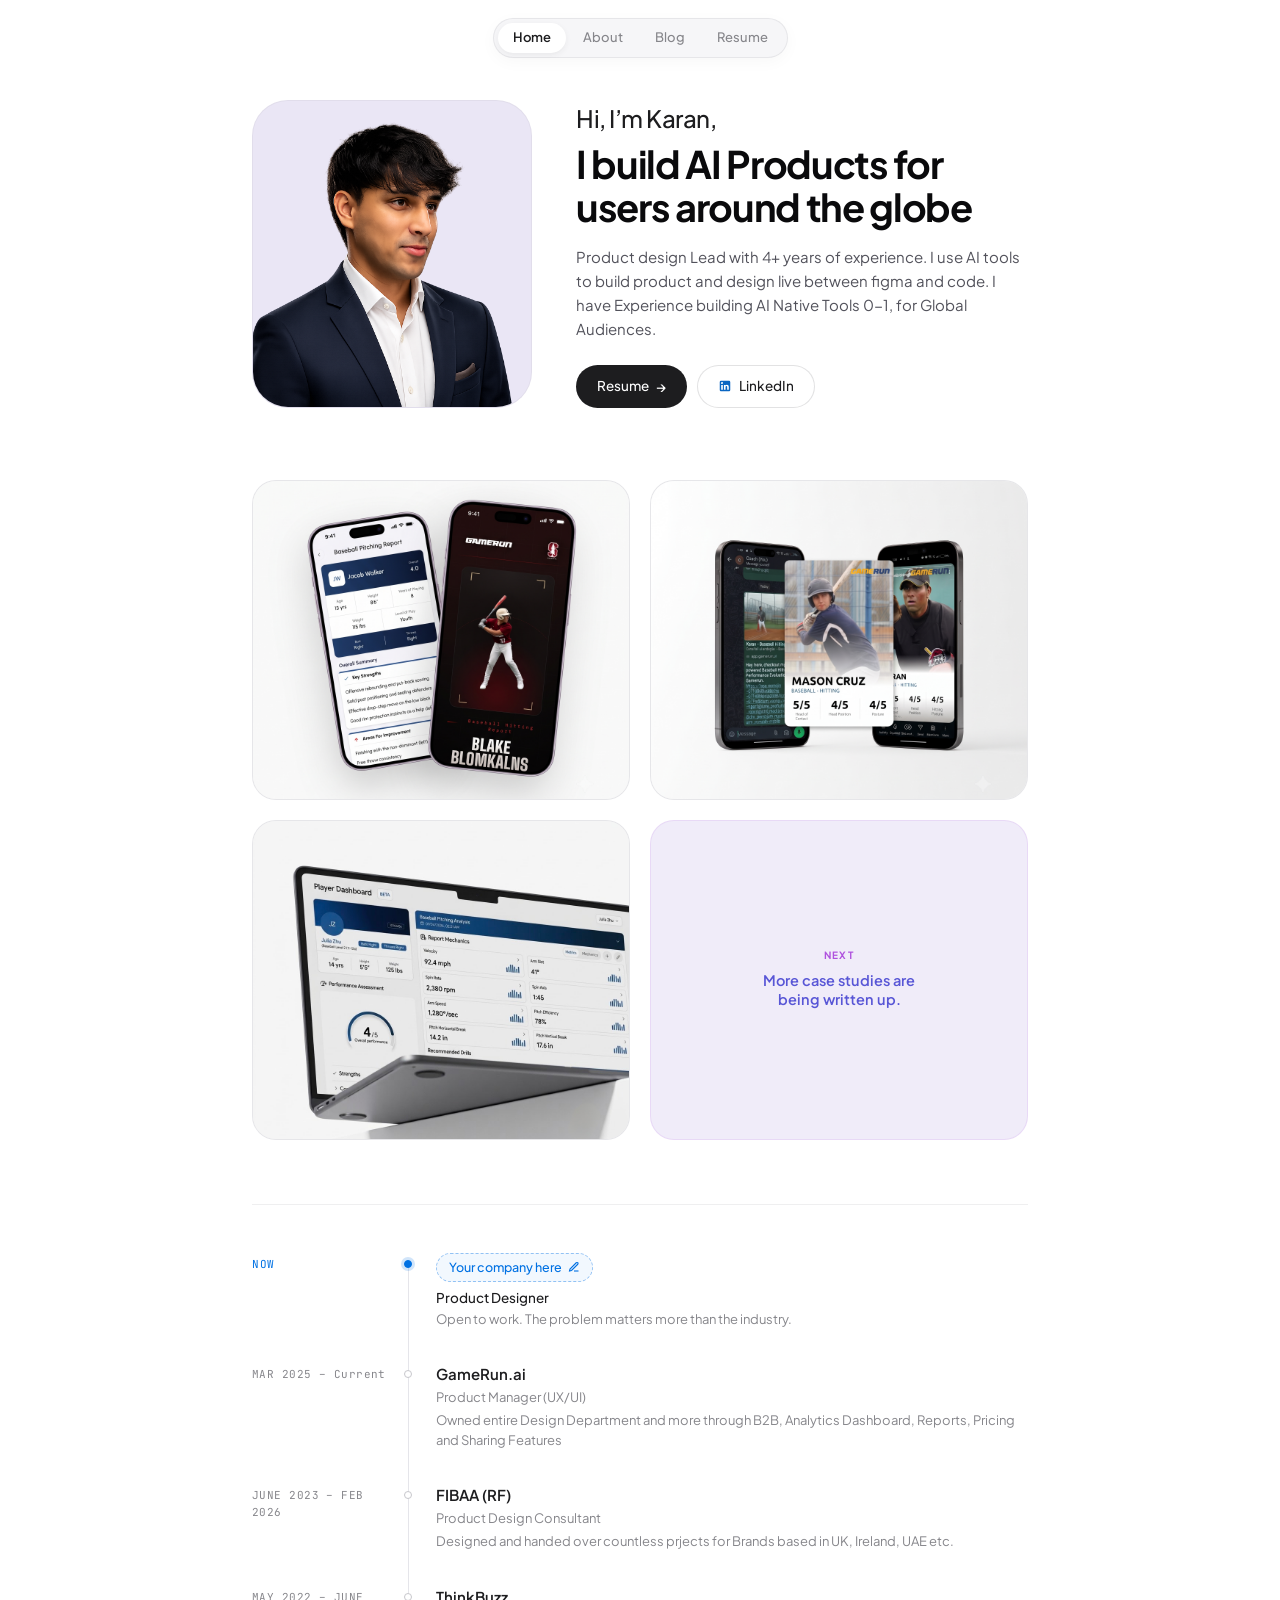
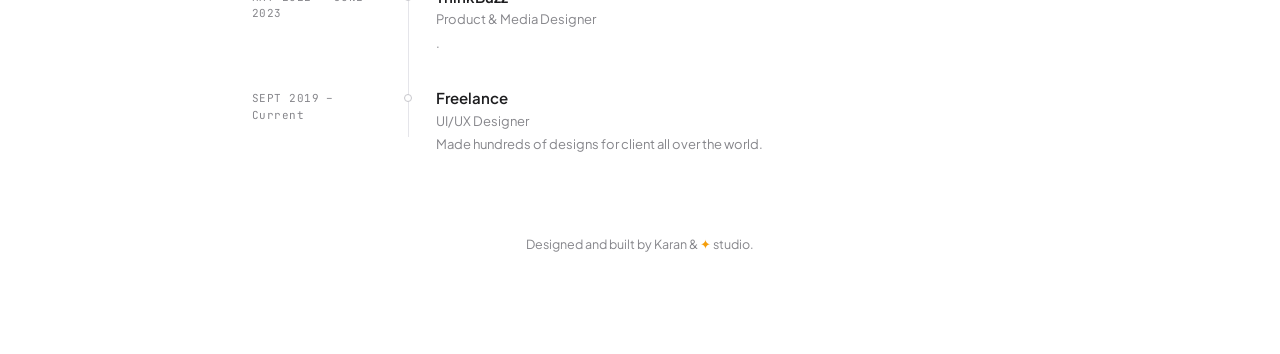
==== index.html @ abf51d29 "Update index.html" ====
<!DOCTYPE html>
<html lang="en">
<head>
  <meta charset="UTF-8" />
  <meta name="viewport" content="width=device-width, initial-scale=1.0" />
  <title>Karan Khatri</title>
  <link rel="preconnect" href="https://fonts.googleapis.com">
  <link rel="preconnect" href="https://fonts.gstatic.com" crossorigin>
  <link rel="icon" href="http://example.com/favicon.png">
  <link href="https://fonts.googleapis.com/css2?family=Plus+Jakarta+Sans:wght@400;500;600;700&family=JetBrains+Mono:wght@400;500&display=swap" rel="stylesheet">
  <link rel="stylesheet" href="style.css" />
</head>
<body>

  <!-- Floating Nav Pill -->
  <header class="nav-header">
    <nav class="nav-pill">
      <a href="index.html" class="nav-item active">Home</a>
      <a href="#experience" class="nav-item">About</a>
      <a href="blog.html" class="nav-item">Blog</a>
      <a href="assets/resume.pdf" target="_blank" rel="noopener" class="nav-item">Resume</a>
    </nav>
  </header>

  <div class="page-wrap">
    
    <!-- Hero Section -->
    <header class="hero-block">
      <div class="hero-avatar-wrap">
        <div class="hero-avatar" id="heroAvatar" title="Karan">
          <img 
            src="assets/avatar.png" 
            alt="Karan" 
            id="avatarImg" 
            onerror="this.style.display='none'; document.getElementById('avatarFallbackSvg').style.display='block';" 
          />
        </div>
      </div>

      <div class="hero-info">
        <h2 class="hero-greeting">Hi, I’m Karan,</h2>
        <h1 class="hero-headline">I build AI Products for users around the globe</h1>
        <p class="hero-bio">
          Product design Lead with 4+ years of experience. I use AI tools to build product and design live between figma and code. I have Experience building AI Native Tools 0-1, for Global Audiences.
        <div class="hero-ctas">
          <a href="assets/resume.pdf" target="_blank" rel="noopener" class="btn-pill btn-dark">
            Resume <span style="font-size:14px;">→</span>
          </a>
          <a href="https://linkedin.com/in/karankhatr1" target="_blank" rel="noopener" class="btn-pill btn-outline">
            <svg class="linkedin-logo-icon" width="14" height="14" viewBox="0 0 24 24" fill="currentColor">
              <path d="M19 3a2 2 0 0 1 2 2v14a2 2 0 0 1-2 2H5a2 2 0 0 1-2-2V5a2 2 0 0 1 2-2h14m-.5 15.5v-5.3a3.26 3.26 0 0 0-3.26-3.26c-.85 0-1.84.52-2.28 1.3v-1.11h-2.79v8.37h2.79v-4.93c0-.77.62-1.4 1.39-1.4a1.4 1.4 0 0 1 1.4 1.4v4.93h2.75M6.88 8.56a1.68 1.68 0 0 0 1.68-1.68c0-.93-.75-1.69-1.68-1.69a1.69 1.69 0 0 0-1.69 1.69c0 .93.76 1.68 1.69 1.68m1.39 9.94v-8.37H5.5v8.37h2.77z"/>
            </svg>
            LinkedIn
          </a>
        </div>
      </div>
    </header>

    <!-- 2x2 Portfolio Case Studies Grid -->
    <section class="case-grid">
      
      <!-- Card 1: Links directly to case-study-rupeezy.html -->
      <a href="new-reports.html" class="case-card">
        <div class="card-thumb">
          <img src="assets/NewReportsBanner.png" alt="New Reports Case Study" class="card-img" />
        </div>
        <div class="case-flyout">
          <h3 class="flyout-h">AI Analytics Reports Reimagined</h3>
          <p class="flyout-sub">GameRun · Product Manager (UX/UI) · Consumer app</p>
          <div class="flyout-stats">
            <span>Global <span class="stat-light">partner and events</span></span>
            <span class="sep">•</span>
            <span>97% <span class="stat-light">validation score</span></span>
          </div>
        </div>
      </a>

      <!-- Card 2: Rise B2B -->
      <a href="sharing.html" class="case-card">
        <div class="card-thumb">
          <img src="assets/sharecard.png" alt="New Reports Case Study" class="card-img" />
        </div>
        <div class="case-flyout">
          <h3 class="flyout-h">New Sharing Card</h3>
          <p class="flyout-sub">GameRun · Product Manager (UX/UI) · D2C</p>
          <div class="flyout-stats">
            <span>Redesigned <span class="stat-light">Experience</span></span>
            <span class="sep">•</span>
            <span>5x <span class="stat-light">Uplift in shares</span></span>
          </div>
        </div>
      </a>

      <!-- Card 3: Runable AI -->
       <a href="case-study-rupeezy.html" class="case-card">
        <div class="card-thumb">
          <img src="assets/IMG_20260916_230524.jpg(1).jpeg" alt="New Reports Case Study" class="card-img" />
        </div>
        <div class="case-flyout">
          <h3 class="flyout-h">B2B &amp; Analytics Dashboard</h3>
          <p class="flyout-sub">GameRun · Product Manager (UX/UI) · Fintech B2B</p>
          <div class="flyout-stats">
            <span>0 → 1 <span class="stat-light">launch</span></span>
            <span class="sep">•</span>
            <span>$100k+ <span class="stat-light">Subscriptions Affected</span></span>
          </div>
        </div>
      </a>

      <!-- Card 4: Apple Aurora Glow & Morph -->
      <div class="case-card card-next-interactive" id="cardNext">
        <div class="apple-aurora-glow">
          <div class="aurora-orb orb-tl"></div>
          <div class="aurora-orb orb-br"></div>
          <div class="aurora-orb orb-center"></div>
        </div>
        <div class="next-text-frame">
          <span class="next-kicker-tag">NEXT</span>
          <div class="next-label-stack">
            <p class="label-state label-default">More case studies are being written up.</p>
            <p class="label-state label-hover">Coming soon</p>
          </div>
        </div>
      </div>
    </section>

    <!-- Experience Timeline -->
    <section class="timeline-wrap" id="experience">
      <div class="timeline-stack">
        <div class="timeline-entry is-now">
          <div class="t-col-left">
            <span class="now-tag">NOW</span>
            <div class="t-node"></div>
          </div>
          <div class="t-col-right">
            <div class="company-badge-zone" id="companyBadgeZone">
              <div class="view-state-default" id="stateDefault">
                <span>Your company here</span>
                <svg width="12" height="12" viewBox="0 0 24 24" fill="none" stroke="currentColor" stroke-width="2.2">
                  <path d="M12 20h9"></path>
                  <path d="M16.5 3.5a2.121 2.121 0 0 1 3 3L7 19l-4 1 1-4L16.5 3.5z"></path>
                </svg>
              </div>
              <div class="view-state-editing" id="stateEditing">
                <input type="text" class="company-edit-input" id="companyEditInput" placeholder="Company name" autocomplete="off" spellcheck="false" />
                <button class="btn-save-check" id="btnSaveCompany" title="Save">
                  <svg width="15" height="15" viewBox="0 0 24 24" fill="none" stroke="currentColor" stroke-width="2.5" stroke-linecap="round" stroke-linejoin="round">
                    <polyline points="20 6 9 17 4 12"></polyline>
                  </svg>
                </button>
              </div>
              <div class="view-state-saved" id="stateSaved">
                <span class="saved-company-text" id="savedCompanyName"></span>
                <div class="saved-actions">
                  <button class="action-icon-btn" id="btnEditSaved" title="Edit company name">
                    <svg width="13" height="13" viewBox="0 0 24 24" fill="none" stroke="currentColor" stroke-width="2.2">
                      <path d="M12 20h9"></path>
                      <path d="M16.5 3.5a2.121 2.121 0 0 1 3 3L7 19l-4 1 1-4L16.5 3.5z"></path>
                    </svg>
                  </button>
                  <button class="action-icon-btn" id="btnClearSaved" title="Reset">
                    <svg width="13" height="13" viewBox="0 0 24 24" fill="none" stroke="currentColor" stroke-width="2.2">
                      <line x1="18" y1="6" x2="6" y2="18"></line>
                      <line x1="6" y1="6" x2="18" y2="18"></line>
                    </svg>
                  </button>
                </div>
              </div>
            </div>
            <h4 class="t-role-title">Product Designer</h4>
            <p class="t-desc" id="nowSubtitle">Open to work. The problem matters more than the industry.</p>
          </div>
        </div>

        <div class="timeline-entry">
          <div class="t-col-left"><span>MAR 2025 – Current</span><div class="t-node"></div></div>
          <div class="t-col-right">
            <h3 class="t-company-name">GameRun.ai</h3>
            <h4 class="t-sub-role">Product Manager (UX/UI)</h4>
            <p class="t-desc">Owned entire Design Department and more through B2B, Analytics Dashboard, Reports, Pricing and Sharing Features</p>
          </div>
        </div>
        <div class="timeline-entry">
          <div class="t-col-left"><span>JUNE 2023 – FEB 2026</span><div class="t-node"></div></div>
          <div class="t-col-right">
            <h3 class="t-company-name">FIBAA (RF)</h3>
            <h4 class="t-sub-role">Product Design Consultant</h4>
            <p class="t-desc">Designed and handed over countless prjects for Brands based in UK, Ireland, UAE etc.</p>
          </div>
        </div>
        <div class="timeline-entry">
          <div class="t-col-left"><span>MAY 2022 – JUNE 2023</span><div class="t-node"></div></div>
          <div class="t-col-right">
            <h3 class="t-company-name">ThinkBuzz</h3>
            <h4 class="t-sub-role">Product & Media Designer</h4>
            <p class="t-desc">.</p>
          </div>
        </div>
        <div class="timeline-entry">
          <div class="t-col-left"><span>SEPT 2019 – Current</span><div class="t-node"></div></div>
          <div class="t-col-right">
            <h3 class="t-company-name">Freelance</h3>
            <h4 class="t-sub-role">UI/UX Designer</h4>
            <p class="t-desc">Made hundreds of designs for client all over the world.</p>
          </div>
        </div>
      </div>
    </section>

    <!-- Minimal Apple Footer -->
    <footer class="site-footer">
      <p>Designed and built by Karan & <span class="sparkle-icon">✦</span> studio.</p>
    </footer>

  </div>

  <script src="main.js"></script>
</body>
</html>
---- style.css ----
/* ==========================================================================
   Unified Apple Design System Tokens
   ========================================================================== */
:root {
  --apple-bg: #ffffff;
  --apple-card: #f5f5f7;                        /* Apple System Gray 6 */
  --apple-card-border: rgba(60, 60, 67, 0.08); /* Apple Hairline */
  --apple-text: #1d1d1f;                        /* Apple Primary Label */
  --apple-secondary: #86868b;                   /* Apple Secondary Label */
  --apple-tertiary: #aeaeb2;                    /* Apple Tertiary Label */
  --apple-blue: #0071e3;                        /* Apple System Blue */
  --apple-blue-bg: #eaf2fd;                     /* Light blue pill fill */
  --apple-green: #34c759;                       /* Apple System Green */
  --apple-red: #ff3b30;                         /* Apple System Red */
  --apple-purple: #af52de;                      /* Apple System Purple */
  --font-sans: "Plus Jakarta Sans", -apple-system, BlinkMacSystemFont, "SF Pro Text", sans-serif;
  --font-mono: "JetBrains Mono", monospace;
  --ease-apple: cubic-bezier(0.16, 1, 0.3, 1);
}

* { box-sizing: border-box; margin: 0; padding: 0; }

body {
  background-color: var(--apple-bg);
  color: var(--apple-text);
  font-family: var(--font-sans);
  -webkit-font-smoothing: antialiased;
  line-height: 1.5;
}

a { color: inherit; text-decoration: none; }

/* ==========================================================================
   Apple Floating Navbar
   ========================================================================== */
.nav-header {
  position: sticky;
  top: 18px;
  display: flex;
  justify-content: center;
  z-index: 1000;
  padding: 0 16px;
}

.nav-pill {
  display: inline-flex;
  align-items: center;
  gap: 2px;
  background: rgba(245, 245, 247, 0.82);
  backdrop-filter: blur(20px) saturate(180%);
  -webkit-backdrop-filter: blur(20px) saturate(180%);
  padding: 4px;
  border-radius: 9999px;
  border: 1px solid var(--apple-card-border);
  box-shadow: 0 4px 16px rgba(0, 0, 0, 0.03);
}

.nav-item {
  padding: 5px 15px;
  font-size: 13px;
  font-weight: 500;
  color: var(--apple-secondary);
  border-radius: 9999px;
  border: none;
  background: transparent;
  cursor: pointer;
  transition: all 0.2s var(--ease-apple);
}

.nav-item:hover { color: var(--apple-text); }

.nav-item.active {
  color: var(--apple-text);
  background: #ffffff;
  box-shadow: 0 2px 6px rgba(0, 0, 0, 0.06);
  font-weight: 600;
}

/* ==========================================================================
   Page Wrap (+20% Scale: 816px)
   ========================================================================== */
.page-wrap {
  max-width: 816px;
  margin: 0 auto;
  padding: 24px 20px 100px;
}

/* ==========================================================================
   Hero Section — Height Matched with Fixed Ambient Sheen
   ========================================================================== */
.hero-block {
  display: grid;
  grid-template-columns: 280px 1fr;
  gap: 44px;
  align-items: stretch; /* Avatar matches text height */
  padding: 36px 0 72px;
}

.hero-avatar-wrap {
  display: flex;
  width: 100%;
  height: 100%;
}

.hero-avatar {
  width: 100%;
  height: 100%;
  min-height: 0;
  background: #eae6f5;
  border-radius: 36px;
  display: flex;
  align-items: flex-end;
  justify-content: center;
  position: relative;
  overflow: hidden;
  cursor: pointer;
  border: 1px solid rgba(0, 0, 0, 0.04);
  transition: transform 0.35s var(--ease-apple), box-shadow 0.35s var(--ease-apple);
}

/* Apple Intelligence background glow strictly behind the subject */
.hero-avatar::before {
  content: "";
  position: absolute;
  inset: -10px;
  background: 
    radial-gradient(circle at 20% 20%, rgba(0, 113, 227, 0.28) 0%, transparent 60%),
    radial-gradient(circle at 85% 80%, rgba(175, 82, 222, 0.28) 0%, transparent 65%),
    radial-gradient(circle at 75% 20%, rgba(255, 45, 85, 0.2) 0%, transparent 60%),
    radial-gradient(circle at 25% 85%, rgba(0, 199, 190, 0.22) 0%, transparent 60%);
  filter: blur(24px);
  opacity: 0;
  transition: opacity 0.5s var(--ease-apple);
  z-index: 1;
  pointer-events: none;
}

.hero-avatar:hover {
  transform: translateY(-2px);
  box-shadow: 0 16px 36px -12px rgba(0, 0, 0, 0.12);
}

.hero-avatar:hover::before {
  opacity: 1;
}

.hero-avatar img {
  position: relative;
  z-index: 2; /* Sits in front of background glow */
  width: 100%;
  height: 100%;
  object-fit: cover;
  object-position: bottom center;
  display: block;
  transition: transform 0.4s var(--ease-apple);
}

.hero-avatar:hover img {
  transform: scale(1.025);
}

.avatar-vector-fallback {
  position: relative;
  z-index: 2;
  width: 100%;
  height: 100%;
}

.hero-info {
  display: flex;
  flex-direction: column;
  justify-content: center;
}

.hero-greeting {
  font-size: 24px;
  font-weight: 500;
  letter-spacing: -0.02em;
  color: #1d1d1f;
  margin-bottom: 6px;
}

.hero-headline {
  font-size: 38px;
  font-weight: 700;
  line-height: 1.15;
  letter-spacing: -0.035em;
  color: #0a0a0c;
  margin-bottom: 16px;
}

.hero-bio {
  font-size: 15px;
  color: #52525b;
  line-height: 1.6;
  margin-bottom: 24px;
  max-width: 480px;
}

.hero-ctas {
  display: flex;
  align-items: center;
  gap: 10px;
}

.btn-pill {
  display: inline-flex;
  align-items: center;
  gap: 7px;
  padding: 10px 20px;
  border-radius: 9999px;
  font-size: 13.5px;
  font-weight: 500;
  cursor: pointer;
  transition: all 0.2s var(--ease-apple);
}

.btn-dark {
  background: var(--apple-text);
  color: #ffffff;
  border: 1px solid transparent;
}

.btn-dark:hover {
  background: #000000;
  transform: translateY(-1px);
}

.btn-outline {
  background: #ffffff;
  color: var(--apple-text);
  border: 1px solid rgba(60, 60, 67, 0.15);
}

.btn-outline:hover {
  border-color: rgba(60, 60, 67, 0.3);
  background: #fafafa;
  transform: translateY(-1px);
}

.linkedin-logo-icon {
  color: #0a66c2;
  flex-shrink: 0;
}

/* ==========================================================================
   Home Portfolio Cards Grid
   ========================================================================== */
.case-grid {
  display: grid;
  grid-template-columns: 1fr 1fr;
  gap: 20px;
  margin-bottom: 64px;
}

.case-card {
  position: relative;
  background: var(--apple-card);
  border-radius: 24px;
  height: 320px;
  overflow: hidden;
  display: flex;
  align-items: center;
  justify-content: center;
  cursor: pointer;
  border: 1px solid var(--apple-card-border);
  transition: transform 0.35s var(--ease-apple), box-shadow 0.35s var(--ease-apple);

}

.case-card:hover {
  transform: translateY(-3px);
  box-shadow: 0 16px 36px -10px rgba(0, 0, 0, 0.08);
}

.card-thumb {
  width: 100%;
  height: 100%;
  display: flex;
  align-items: center;
  justify-content: center;
  transition: transform 0.5s var(--ease-apple);
}

.card-thumb svg,
.card-thumb img {
  transform: scale(1);
  transform-origin: center center;
  max-width: 100%;
  height: auto;
}

.case-card:hover .card-thumb {
  transform: scale(1.03);
}

.case-flyout {
  position: absolute;
  inset-inline: 14px;
  bottom: 14px;
  background: #ffffff;
  border-radius: 16px;
  padding: 14px 18px;
  box-shadow: 0 12px 28px -6px rgba(0, 0, 0, 0.12), 0 0 0 1px rgba(0, 0, 0, 0.04);
  transform: translateY(12px);
  opacity: 0;
  pointer-events: none;
  transition: all 0.3s var(--ease-apple);
}

.case-card:hover .case-flyout {
  transform: translateY(0);
  opacity: 1;
}

.flyout-h {
  font-size: 14.5px;
  font-weight: 700;
  letter-spacing: -0.015em;
  margin-bottom: 2px;
  line-height: 1.25;
  color: var(--apple-text);
  transition: color 0.25s var(--ease-apple);
}

.case-card:hover .flyout-h { color: var(--apple-blue); }
.flyout-sub { font-size: 11.5px; color: var(--apple-secondary); margin-bottom: 8px; }
.flyout-stats { font-size: 12px; font-weight: 700; color: var(--apple-text); display: flex; align-items: center; gap: 6px; }
.flyout-stats .stat-light { font-weight: 500; color: var(--apple-secondary); }
.flyout-stats .sep { color: #c7c7cc; font-size: 10px; }

/* Interactive Teaser Card */
.card-next-interactive {
  background: #f0ecf9;
  border-color: rgba(175, 82, 222, 0.12);
}

.apple-aurora-glow {
  position: absolute;
  inset: -10px;
  opacity: 0;
  transition: opacity 0.5s var(--ease-apple);
  pointer-events: none;
  filter: blur(34px);
}

.aurora-orb { position: absolute; border-radius: 50%; }
.orb-tl { width: 160px; height: 160px; top: -20px; left: -20px; background: radial-gradient(circle, #0071e3 0%, #00c7be 50%, transparent 80%); }
.orb-br { width: 170px; height: 170px; bottom: -20px; right: -20px; background: radial-gradient(circle, #af52de 0%, #5856d6 50%, transparent 80%); }
.orb-center { width: 140px; height: 140px; top: 50%; left: 45%; transform: translate(-50%, -50%); background: radial-gradient(circle, rgba(255, 45, 85, 0.35) 0%, transparent 70%); }
.card-next-interactive:hover .apple-aurora-glow { opacity: 1; }
.card-next-interactive:hover { border-color: rgba(175, 82, 222, 0.3); box-shadow: 0 16px 36px -8px rgba(175, 82, 222, 0.2); }
.next-text-frame { position: relative; z-index: 2; text-align: center; padding: 24px; }
.next-kicker-tag { font-size: 10px; font-weight: 700; letter-spacing: 0.14em; color: var(--apple-purple); margin-bottom: 6px; display: block; }
.next-label-stack { position: relative; min-height: 42px; display: flex; align-items: center; justify-content: center; }
.label-state { font-size: 14.5px; font-weight: 600; color: #5856d6; max-width: 170px; line-height: 1.35; transition: all 0.35s var(--ease-apple); }
.label-default { opacity: 1; transform: translateY(0); }
.label-hover { position: absolute; opacity: 0; transform: translateY(8px); font-size: 16px; font-weight: 700; color: var(--apple-blue); white-space: nowrap; }
.card-next-interactive:hover .label-default { opacity: 0; transform: translateY(-8px); }
.card-next-interactive:hover .label-hover { opacity: 1; transform: translateY(0); }

/* ==========================================================================
   Experience Timeline
   ========================================================================== */
.timeline-wrap {
  border-top: 1px solid var(--apple-card-border);
  padding-top: 48px;
}

.timeline-stack {
  display: flex;
  flex-direction: column;
  position: relative;
}

.timeline-stack::before {
  content: "";
  position: absolute;
  top: 8px;
  bottom: 18px;
  left: 156px;
  width: 1px;
  background: #e5e5ea;
  z-index: 1;
}

.timeline-entry {
  display: grid;
  grid-template-columns: 156px 1fr;
  gap: 28px;
  position: relative;
  padding-bottom: 34px;
}

.timeline-entry:last-child { padding-bottom: 0; }

.t-col-left {
  position: relative;
  display: flex;
  align-items: flex-start;
  justify-content: space-between;
  padding-right: 20px;
  font-size: 11px;
  font-family: var(--font-mono);
  font-weight: 400;
  color: var(--apple-secondary);
  letter-spacing: 0.04em;
  padding-top: 3px;
}

.t-node {
  position: absolute;
  right: -4px;
  top: 7px;
  width: 8px;
  height: 8px;
  border-radius: 50%;
  background: #ffffff;
  border: 1.5px solid #c7c7cc;
  z-index: 2;
}

.is-now .t-node {
  border-color: var(--apple-blue);
  background: var(--apple-blue);
  box-shadow: 0 0 0 3px rgba(0, 113, 227, 0.18);
}

.now-tag {
  color: var(--apple-blue);
  font-weight: 400;
  letter-spacing: 0.06em;
  display: flex;
  align-items: center;
  gap: 5px;
}

.t-col-right { display: flex; flex-direction: column; }
.company-badge-zone { margin-bottom: 6px; display: inline-flex; align-items: center; }
.view-state-default { display: inline-flex; align-items: center; gap: 6px; background: rgba(0, 113, 227, 0.05); border: 1px dashed rgba(0, 113, 227, 0.4); padding: 4px 12px; border-radius: 9999px; cursor: pointer; font-size: 12.5px; font-weight: 500; color: var(--apple-blue); transition: all 0.2s var(--ease-apple); }
.view-state-default:hover { background: rgba(0, 113, 227, 0.1); border-color: var(--apple-blue); }
.view-state-editing { display: none; align-items: center; gap: 8px; background: var(--apple-blue-bg); border: 1px solid var(--apple-blue); border-radius: 8px; padding: 4px 10px 4px 12px; box-shadow: 0 0 0 2px rgba(0, 113, 227, 0.15); }
.company-edit-input { border: none; background: transparent; font-family: inherit; font-size: 13.5px; font-weight: 500; color: var(--apple-text); outline: none; width: 140px; }
.btn-save-check { background: transparent; border: none; color: var(--apple-blue); cursor: pointer; display: flex; align-items: center; padding: 2px; }
.view-state-saved { display: none; align-items: center; gap: 8px; }
.saved-company-text { font-size: 15px; font-weight: 600; color: var(--apple-text); letter-spacing: -0.01em; }
.saved-actions { display: inline-flex; align-items: center; gap: 6px; }
.action-icon-btn { background: transparent; border: none; color: var(--apple-secondary); cursor: pointer; display: flex; align-items: center; justify-content: center; padding: 2px; transition: color 0.15s; }
.action-icon-btn:hover { color: var(--apple-text); }
.t-role-title { font-size: 13.5px; font-weight: 500; color: var(--apple-text); margin-bottom: 2px; }
.t-company-name { font-size: 15px; font-weight: 600; color: var(--apple-text); margin-bottom: 2px; }
.t-sub-role { font-size: 13px; font-weight: 400; color: var(--apple-secondary); margin-bottom: 4px; }
.t-desc { font-size: 13px; color: var(--apple-secondary); line-height: 1.5; }

/* ==========================================================================
   Blog Index Header & Components
   ========================================================================== */
.blog-header-block { padding: 12px 0 36px; }
.blog-eyebrow {
  font-size: 10px;
  font-family: var(--font-mono);
  letter-spacing: 0.12em;
  color: var(--apple-secondary);
  text-transform: uppercase;
  display: block;
  margin-bottom: 8px;
}
.blog-heading {
  font-size: 28px;
  font-weight: 700;
  line-height: 1.2;
  letter-spacing: -0.03em;
  color: var(--apple-text);
  margin-bottom: 8px;
}
.blog-subhead { font-size: 14.5px; color: var(--apple-secondary); line-height: 1.5; }

.article-intro { font-size: 16px; line-height: 1.65; color: var(--apple-text); margin-bottom: 24px; }
.article-pullquote {
  border-left: 2px solid var(--apple-blue);
  padding: 14px 20px;
  margin: 32px 0;
  font-size: 16px;
  font-weight: 500;
  line-height: 1.5;
  color: var(--apple-text);
  background: var(--apple-card);
  border-radius: 0 14px 14px 0;
}
.article-takeaway {
  background: var(--apple-card);
  border: 1px solid var(--apple-card-border);
  border-radius: 18px;
  padding: 22px;
  margin: 36px 0;
}
.takeaway-tag { font-size: 10px; font-family: var(--font-mono); letter-spacing: 0.1em; color: var(--apple-blue); font-weight: 600; margin-bottom: 8px; }

/* ==========================================================================
   Case Study Architecture
   ========================================================================== */
.cs-header { margin-bottom: 36px; }
.cs-eyebrow { font-size: 11px; font-family: var(--font-mono); letter-spacing: 0.1em; color: var(--apple-secondary); display: block; margin-bottom: 12px; text-transform: uppercase; }
.cs-title { font-size: 38px; font-weight: 700; letter-spacing: -0.03em; line-height: 1.15; color: #0f172a; margin-bottom: 12px; }
.cs-subtitle { font-size: 17px; color: #4b5563; line-height: 1.5; margin-bottom: 16px; }
.cs-meta-stack { font-size: 13px; color: #6b7280; display: flex; flex-direction: column; gap: 4px; }

/* Metric Ribbon */
.metric-ribbon {
  display: grid;
  grid-template-columns: repeat(3, 1fr);
  gap: 20px;
  padding: 24px 0;
  border-top: 1px solid rgba(0, 0, 0, 0.08);
  border-bottom: 1px solid rgba(0, 0, 0, 0.08);
  margin-bottom: 44px;
}

.metric-cell .cell-caption { font-size: 11px; font-family: var(--font-mono); color: #6b7280; margin-bottom: 6px; letter-spacing: 0.05em; text-transform: uppercase; }
.metric-cell .cell-stat { font-size: 34px; font-weight: 700; letter-spacing: -0.03em; color: #0f172a; line-height: 1.1; margin-bottom: 4px; }
.metric-cell .cell-stat.danger { color: var(--apple-red); }
.metric-cell .cell-desc { font-size: 13px; color: #4b5563; line-height: 1.4; }

/* Editorial Chapters */
.cs-chapter { margin: 56px 0 36px; }
.chapter-badge {
  font-size: 13.5px;              /* increased from 11px */
  font-weight: 400;               /* changed from 600 (not bold) */
  font-family: var(--font-mono);
  color: var(--apple-blue);
  letter-spacing: 0.06em;
  text-transform: uppercase;
  margin-bottom: 8px;
  display: block;
}
.cs-chapter h2 { font-size: 26px; font-weight: 700; letter-spacing: -0.025em; line-height: 1.25; color: #0f172a; margin-bottom: 18px; }
.cs-chapter p { font-size: 15.5px; color: #374151; line-height: 1.68; margin-bottom: 20px; }

/* ==========================================================================
   Case Study Multi-Column Cards (Strict Grids & Compact Proportions)
   ========================================================================== */

/* 2-Column: Where this started */
.dual-box-row {
  display: grid;
  grid-template-columns: repeat(2, minmax(0, 1fr));
  gap: 16px;
  margin: 24px 0 32px;
}

.sub-box {
  background: #fbfbfd;
  border-radius: 16px;
  padding: 20px 22px;
  border: 1px solid rgba(0, 0, 0, 0.07);
  display: flex;
  flex-direction: column;
  justify-content: flex-start;
  transition: transform 0.25s var(--ease-apple), box-shadow 0.25s var(--ease-apple);
}

.sub-box:hover {
  transform: translateY(-2px);
  box-shadow: 0 10px 24px -6px rgba(0, 0, 0, 0.05);
}

.box-tag {
  font-size: 10.5px;
  font-family: var(--font-mono);
  color: var(--apple-secondary);
  letter-spacing: 0.06em;
  text-transform: uppercase;
  display: block;
  margin-bottom: 8px;
}

.box-main {
  font-size: 16px;
  font-weight: 700;
  color: #1d1d1f;
  margin-bottom: 6px;
  letter-spacing: -0.015em;
}

.box-info {
  font-size: 13.5px;
  color: #52525b;
  line-height: 1.5;
}

.box-info strong {
  color: #1d1d1f;
  font-weight: 600;
}

/* 3-Column: Architectural Trade-Offs */
.decision-grid {
  display: grid;
  grid-template-columns: repeat(3, minmax(0, 1fr));
  gap: 14px;
  margin: 24px 0 32px;
}

.decision-card {
  background: #fbfbfd;
  border: 1px solid rgba(0, 0, 0, 0.07);
  border-radius: 16px;
  padding: 18px 18px 20px;
  display: flex;
  flex-direction: column;
  transition: transform 0.25s var(--ease-apple), box-shadow 0.25s var(--ease-apple);
}

.decision-card:hover {
  transform: translateY(-2px);
  box-shadow: 0 10px 24px -6px rgba(0, 0, 0, 0.05);
}

.badge-pill {
  font-size: 10px;
  font-weight: 700;
  font-family: var(--font-mono);
  letter-spacing: 0.04em;
  padding: 3px 8px;
  border-radius: 9999px;
  align-self: flex-start;
  margin-bottom: 12px;
}

.badge-rejected { background: #fee2e2; color: #dc2626; }
.badge-chosen { background: #dcfce7; color: #16a34a; }

.decision-title {
  font-size: 15.5px;
  font-weight: 700;
  color: #1d1d1f;
  margin-bottom: 6px;
  letter-spacing: -0.015em;
}

.decision-text {
  font-size: 13px;
  color: #52525b;
  line-height: 1.48;
}

/* 3-Column: Rollout Steps */
.rollout-steps-grid {
  display: grid;
  grid-template-columns: repeat(3, minmax(0, 1fr));
  gap: 14px;
  margin: 24px 0 32px;
}

.step-card {
  background: #fbfbfd;
  border: 1px solid rgba(0, 0, 0, 0.07);
  border-radius: 16px;
  padding: 18px 18px 20px;
  transition: transform 0.25s var(--ease-apple), box-shadow 0.25s var(--ease-apple);
}

.step-card:hover {
  transform: translateY(-2px);
  box-shadow: 0 10px 24px -6px rgba(0, 0, 0, 0.05);
}

.step-badge {
  font-size: 10.5px;
  font-family: var(--font-mono);
  color: var(--apple-secondary);
  margin-bottom: 6px;
  display: block;
}

.step-status {
  font-size: 15.5px;
  font-weight: 700;
  color: #1d1d1f;
  margin-bottom: 6px;
  letter-spacing: -0.015em;
}

.step-desc {
  font-size: 13px;
  color: #52525b;
  line-height: 1.48;
}

/* 3-Column: Business & Technical Outcomes */
.claims-grid {
  display: grid;
  grid-template-columns: repeat(3, minmax(0, 1fr));
  gap: 14px;
  margin: 24px 0 32px;
}

.claim-item {
  background: #fbfbfd;
  border: 1px solid rgba(0, 0, 0, 0.07);
  border-radius: 16px;
  padding: 18px 18px 20px;
  transition: transform 0.25s var(--ease-apple), box-shadow 0.25s var(--ease-apple);
}

.claim-item:hover {
  transform: translateY(-2px);
  box-shadow: 0 10px 24px -6px rgba(0, 0, 0, 0.05);
}

.claim-kicker {
  font-size: 10.5px;
  font-family: var(--font-mono);
  color: var(--apple-secondary);
  letter-spacing: 0.06em;
  text-transform: uppercase;
  margin-bottom: 6px;
}

.claim-stat {
  font-size: 20px;
  font-weight: 700;
  color: #0f172a;
  margin-bottom: 6px;
  letter-spacing: -0.02em;
}

.claim-desc {
  font-size: 13px;
  color: #52525b;
  line-height: 1.48;
}

/* Supporting Blocks */
.callout-summary {
  background: #f8fafc;
  border: 1px solid rgba(0, 0, 0, 0.06);
  border-left: 3px solid #0f172a;
  border-radius: 4px 16px 16px 4px;
  padding: 24px 28px;
  margin: 36px 0;
}

.callout-title {
  font-size: 11px;
  font-family: var(--font-mono);
  color: #6b7280;
  margin-bottom: 8px;
  letter-spacing: 0.08em;
  text-transform: uppercase;
  font-weight: 600;
}

.callout-summary p {
  font-size: 14.5px;
  color: #374151;
  line-height: 1.6;
  margin-bottom: 0;
}

.comparison-block {
  background: var(--apple-card);
  border-radius: 20px;
  padding: 18px;
  margin: 32px 0;
  border: 1px solid var(--apple-card-border);
}

.comp-toggle-row {
  display: flex;
  justify-content: center;
  gap: 8px;
  margin-bottom: 14px;
}

.comp-btn {
  padding: 6px 16px;
  border-radius: 9999px;
  border: 1px solid rgba(0,0,0,0.08);
  background: #fff;
  font-size: 12px;
  font-weight: 600;
  color: var(--apple-secondary);
  cursor: pointer;
  transition: all 0.2s var(--ease-apple);
}

.comp-btn.active {
  background: var(--apple-text);
  color: #fff;
  border-color: var(--apple-text);
}

.comp-screen { display: none; text-align: center; }
.comp-screen.active { display: block; animation: fadeIn 0.25s var(--ease-apple); }

.media-figure {
  background: var(--apple-card);
  border: 1px solid var(--apple-card-border);
  border-radius: 18px;
  overflow: hidden;
  margin: 28px 0;
}

.figure-art {
  height: 200px;
  display: flex;
  align-items: center;
  justify-content: center;
  background: #eaedf2;
}

.figure-caption {
  padding: 12px 16px;
  font-size: 12px;
  color: var(--apple-secondary);
  text-align: center;
}

.quote-card {
  border-left: 2px solid #d1d1d6;
  padding: 14px 20px;
  margin: 28px 0;
  font-size: 15px;
  font-style: italic;
  color: var(--apple-text);
}

.quote-author {
  font-size: 11.5px;
  font-style: normal;
  color: var(--apple-secondary);
  display: block;
  margin-top: 6px;
}

.video-card-wrap {
  background: #000;
  border-radius: 18px;
  overflow: hidden;
  margin: 32px 0;
  color: #fff;
}

.video-canvas {
  height: 280px;
  background: linear-gradient(135deg, #18181b, #27272a);
  display: flex;
  flex-direction: column;
  align-items: center;
  justify-content: center;
}

.play-btn-circle {
  width: 54px;
  height: 54px;
  background: rgba(255,255,255,0.22);
  backdrop-filter: blur(12px);
  border-radius: 50%;
  display: flex;
  align-items: center;
  justify-content: center;
  cursor: pointer;
}

.video-bar {
  padding: 12px 18px;
  background: #09090b;
  display: flex;
  justify-content: space-between;
  font-size: 11px;
  font-family: var(--font-mono);
  color: #71717a;
}

.simulator-container {
  background: var(--apple-card);
  border: 1px solid var(--apple-card-border);
  border-radius: 22px;
  padding: 28px 16px;
  display: flex;
  flex-direction: column;
  align-items: center;
  margin: 32px 0;
}

.phone-mock-frame {
  width: 100%;
  background: #ffffff;
  border: 5px solid #18181b;
  border-radius: 30px;
  overflow: hidden;
  box-shadow: 0 16px 36px rgba(0,0,0,0.08);
}

.top-axis-tabs {
  display: flex;
  background: #f4f4f6;
  padding: 4px;
  gap: 3px;
  border-bottom: 1px solid var(--apple-card-border);
}

.axis-tab-btn {
  flex: 1;
  padding: 5px;
  border: none;
  background: transparent;
  font-size: 10.5px;
  font-weight: 600;
  color: var(--apple-secondary);
  border-radius: 6px;
  cursor: pointer;
}

.axis-tab-btn.active {
  background: #ffffff;
  color: var(--apple-text);
  box-shadow: 0 1px 3px rgba(0,0,0,0.06);
}

.phone-screen-body {
  padding: 16px 14px;
  min-height: 160px;
}

.tab-content-panel { display: none; }
.tab-content-panel.active { display: block; animation: fadeIn 0.2s var(--ease-apple); }
.stock-row { display: flex; justify-content: space-between; padding: 7px 0; font-size: 11.5px; border-bottom: 1px solid #f4f4f6; }
.bottom-axis-nav { display: flex; justify-content: space-around; padding: 10px 0; background: #fafafc; border-top: 1px solid var(--apple-card-border); font-size: 9.5px; color: var(--apple-secondary); }
.bottom-axis-nav .active { color: var(--apple-blue); font-weight: 700; }

/* ==========================================================================
   Footer
   ========================================================================== */
.site-footer {
  margin-top: 80px;
  text-align: center;
  font-size: 12.5px;
  color: var(--apple-secondary);
}

.sparkle-icon { color: #f59e0b; display: inline-block; }

@keyframes fadeIn {
  from { opacity: 0; transform: translateY(3px); }
  to { opacity: 1; transform: translateY(0); }
}

/* ==========================================================================
   Narrow Mobile Only Breakpoints
   ========================================================================== */
@media (max-width: 580px) {
  .hero-block {
    grid-template-columns: 1fr;
    text-align: center;
    gap: 24px;
  }
  .hero-avatar-wrap,
  .hero-ctas {
    margin: 0 auto;
  }
  .hero-avatar {
    height: 320px;
  }
  .case-grid,
  .decision-grid,
  .rollout-steps-grid,
  .claims-grid,
  .metric-ribbon {
    grid-template-columns: 1fr;
  }
  .timeline-stack::before { display: none; }
  .timeline-entry { grid-template-columns: 1fr; gap: 4px; }
  .t-node { display: none; }
}

@media (max-width: 460px) {
  .dual-box-row {
    grid-template-columns: 1fr;
  }
}
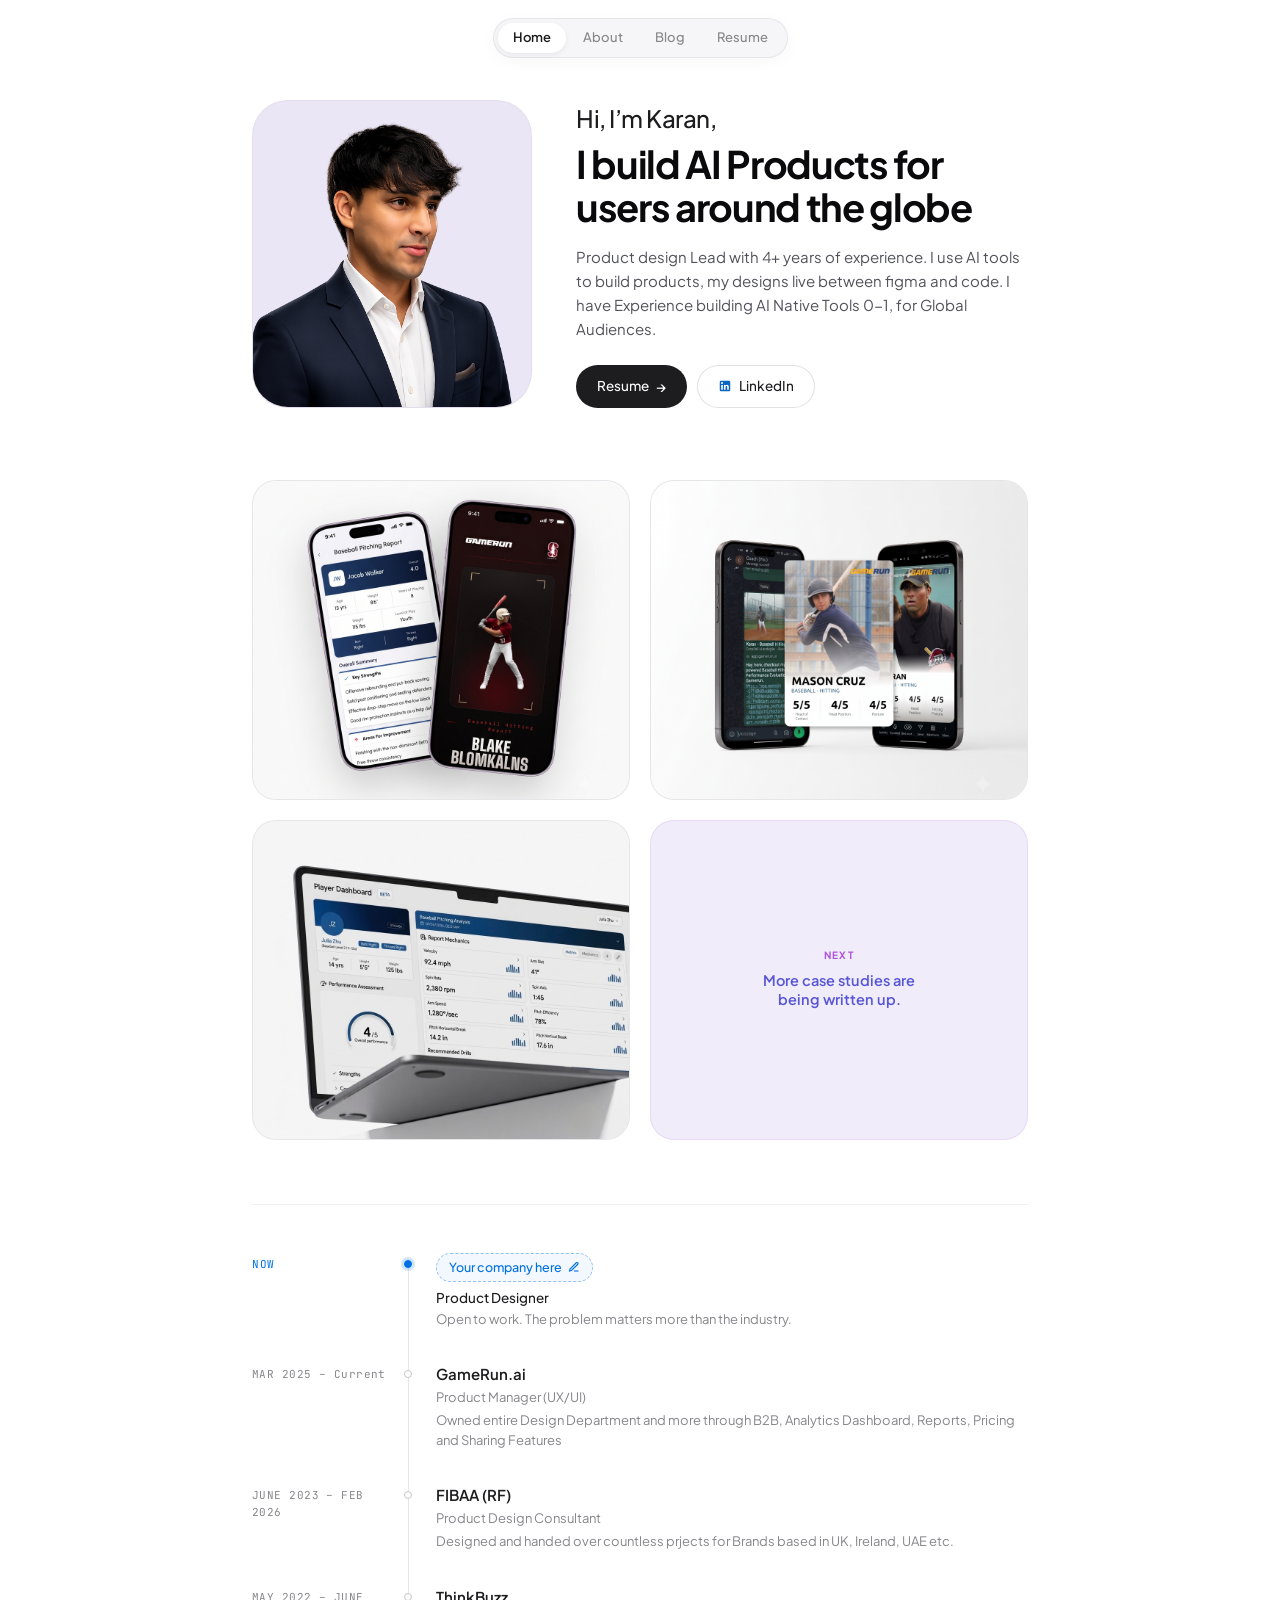
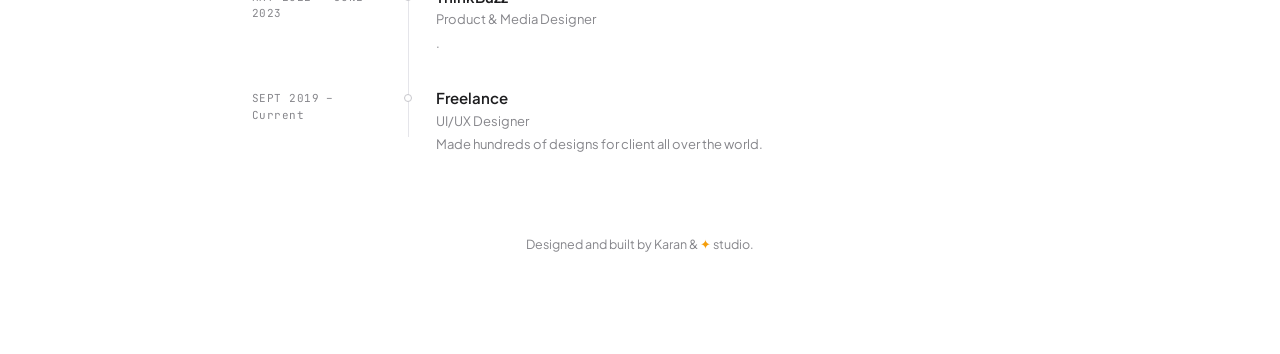
==== commit 72beedb9: "Update index.html" ====
--- a/index.html
+++ b/index.html
@@ -41,7 +41,7 @@
         <h2 class="hero-greeting">Hi, I’m Karan,</h2>
         <h1 class="hero-headline">I build AI Products for users around the globe</h1>
         <p class="hero-bio">
-          Product design Lead with 4+ years of experience. I use AI tools to build product and design live between figma and code. I have Experience building AI Native Tools 0-1, for Global Audiences.
+          Product design Lead with 4+ years of experience. I use AI tools to build products, my designs live between figma and code. I have Experience building AI Native Tools 0-1, for Global Audiences.
         <div class="hero-ctas">
           <a href="assets/resume.pdf" target="_blank" rel="noopener" class="btn-pill btn-dark">
             Resume <span style="font-size:14px;">→</span>
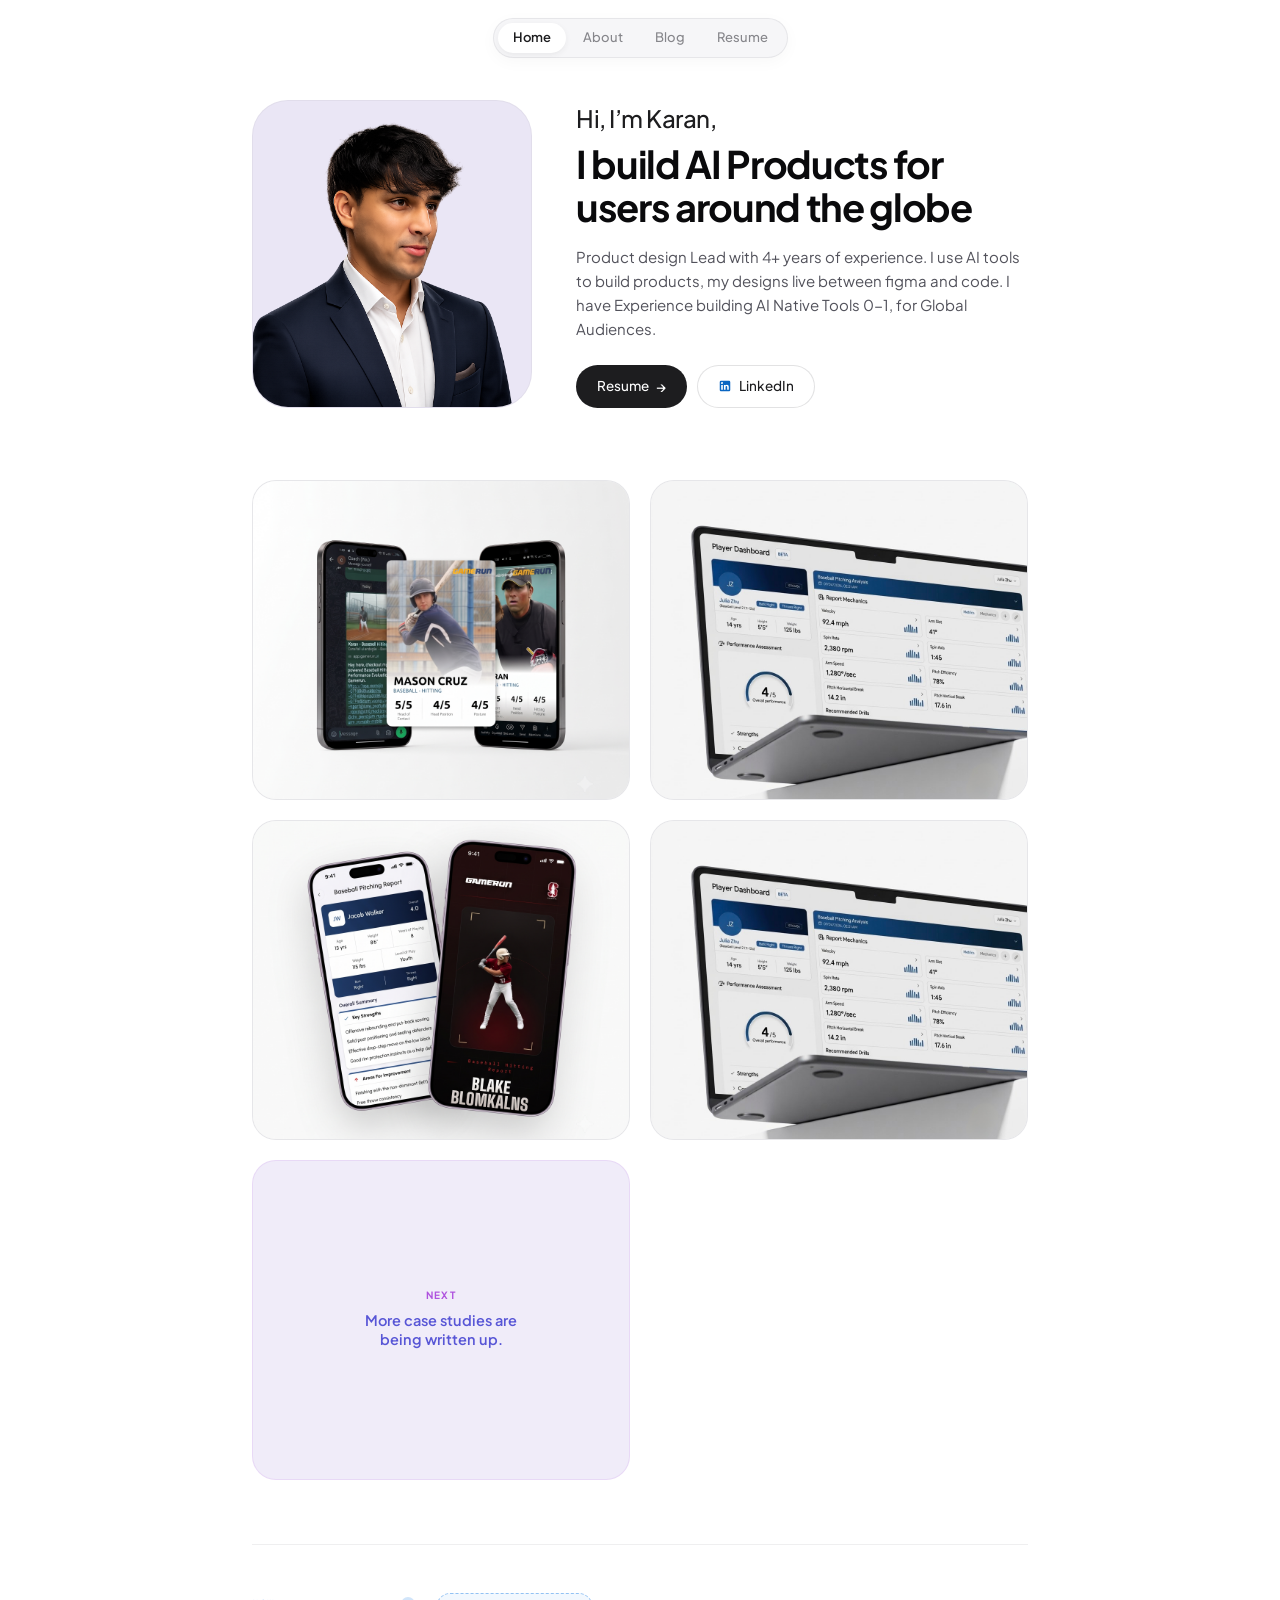
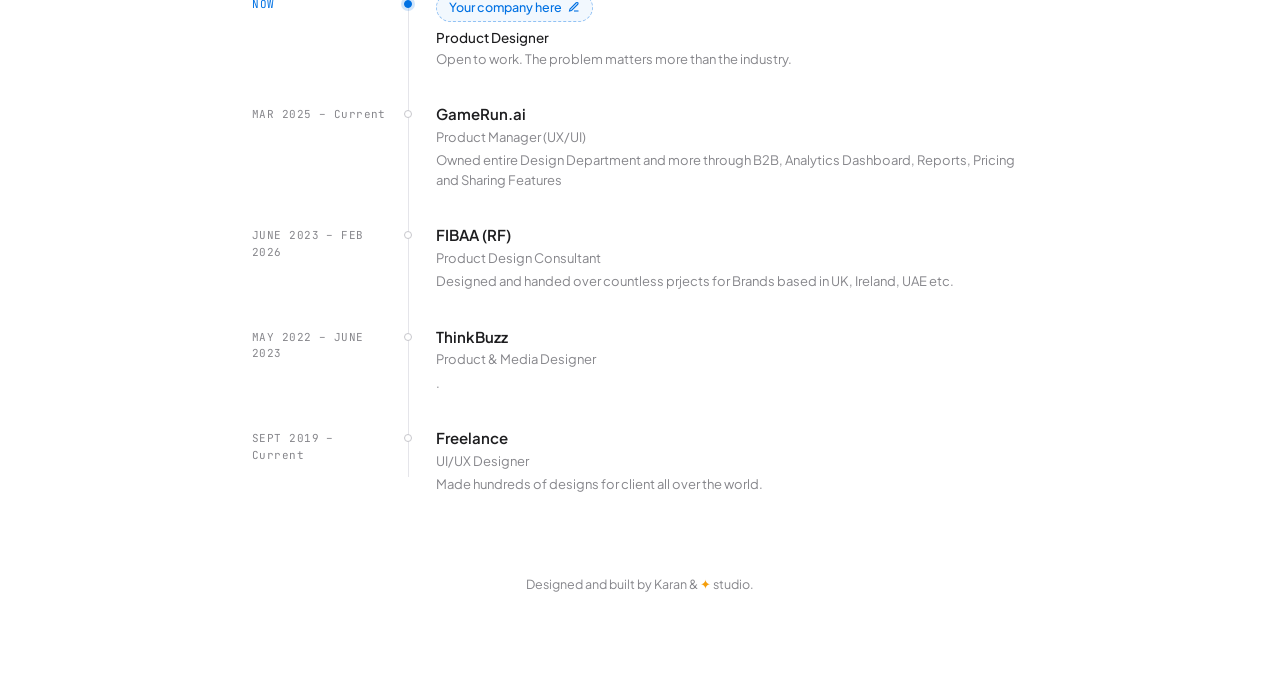
==== commit b8419054: "Update index.html" ====
--- a/index.html
+++ b/index.html
@@ -58,8 +58,41 @@
 
     <!-- 2x2 Portfolio Case Studies Grid -->
     <section class="case-grid">
-      
-      <!-- Card 1: Links directly to case-study-rupeezy.html -->
+    
+
+            <!-- Card 2: Rise B2B -->
+      <a href="sharing.html" class="case-card">
+        <div class="card-thumb">
+          <img src="assets/sharecard.png" alt="New Reports Case Study" class="card-img" />
+        </div>
+        <div class="case-flyout">
+          <h3 class="flyout-h">New Sharing Card</h3>
+          <p class="flyout-sub">GameRun · Product Manager (UX/UI) · D2C</p>
+          <div class="flyout-stats">
+            <span>Redesigned <span class="stat-light">Experience</span></span>
+            <span class="sep">•</span>
+            <span>5x <span class="stat-light">Uplift in shares</span></span>
+          </div>
+        </div>
+      </a>
+
+           <!-- Card 3: Runable AI -->
+      <a href="streak.html" class="case-card">
+        <div class="card-thumb">
+          <img src="assets/IMG_20260916_230524.jpg(1).jpeg" alt="New Reports Case Study" class="card-img" />
+        </div>
+        <div class="case-flyout">
+          <h3 class="flyout-h">Gamifying Finance</h3>
+          <p class="flyout-sub">CaseStudy · Product Manager (UX/UI) · Fintech B2B</p>
+          <div class="flyout-stats">
+            <span>0 → 1 <span class="stat-light">Exploration</span></span>
+            <span class="sep">•</span>
+            <span>Instant <span class="stat-light">Subscriptions Affected</span></span>
+          </div>
+        </div>
+      </a>
+
+        <!-- Card 1: Links directly to case-study-rupeezy.html -->
       <a href="new-reports.html" class="case-card">
         <div class="card-thumb">
           <img src="assets/NewReportsBanner.png" alt="New Reports Case Study" class="card-img" />
@@ -75,22 +108,6 @@
         </div>
       </a>
 
-      <!-- Card 2: Rise B2B -->
-      <a href="sharing.html" class="case-card">
-        <div class="card-thumb">
-          <img src="assets/sharecard.png" alt="New Reports Case Study" class="card-img" />
-        </div>
-        <div class="case-flyout">
-          <h3 class="flyout-h">New Sharing Card</h3>
-          <p class="flyout-sub">GameRun · Product Manager (UX/UI) · D2C</p>
-          <div class="flyout-stats">
-            <span>Redesigned <span class="stat-light">Experience</span></span>
-            <span class="sep">•</span>
-            <span>5x <span class="stat-light">Uplift in shares</span></span>
-          </div>
-        </div>
-      </a>
-
       <!-- Card 3: Runable AI -->
        <a href="case-study-rupeezy.html" class="case-card">
         <div class="card-thumb">
@@ -106,6 +123,7 @@
           </div>
         </div>
       </a>
+
 
       <!-- Card 4: Apple Aurora Glow & Morph -->
       <div class="case-card card-next-interactive" id="cardNext">
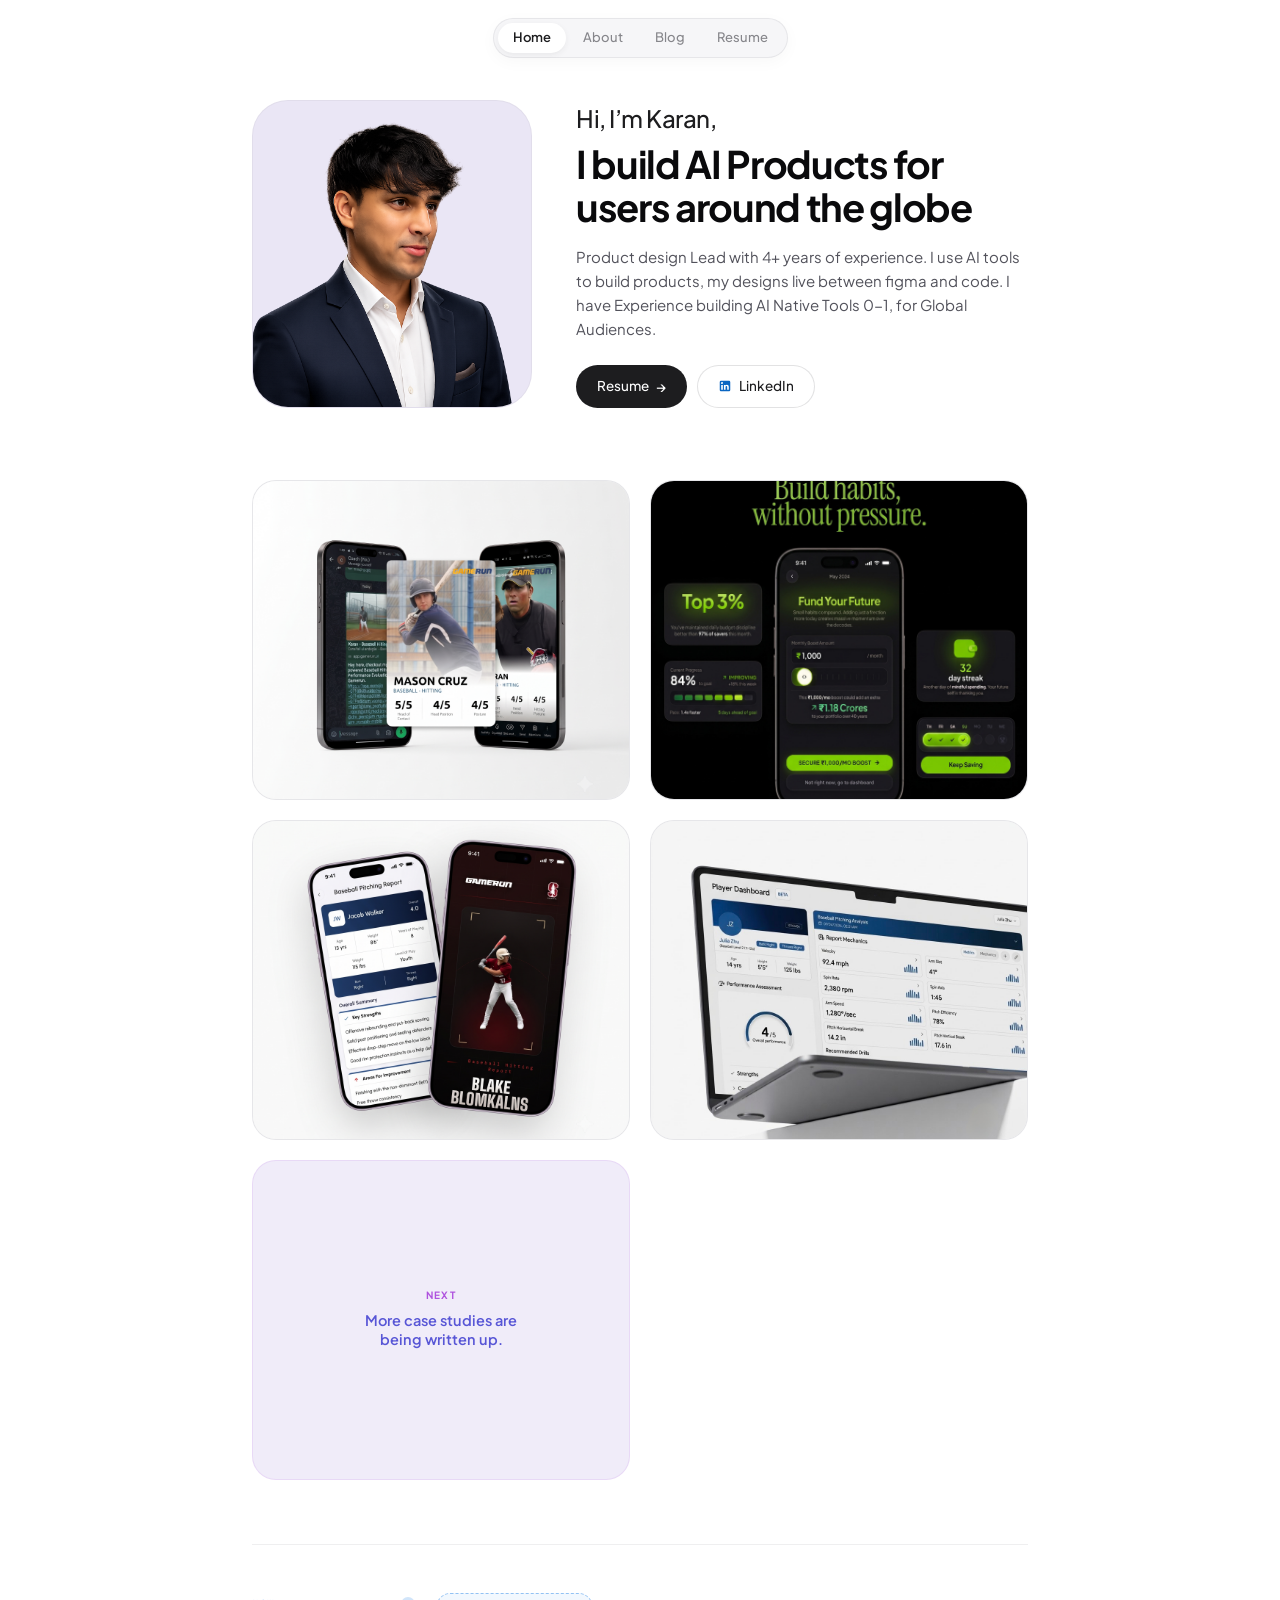
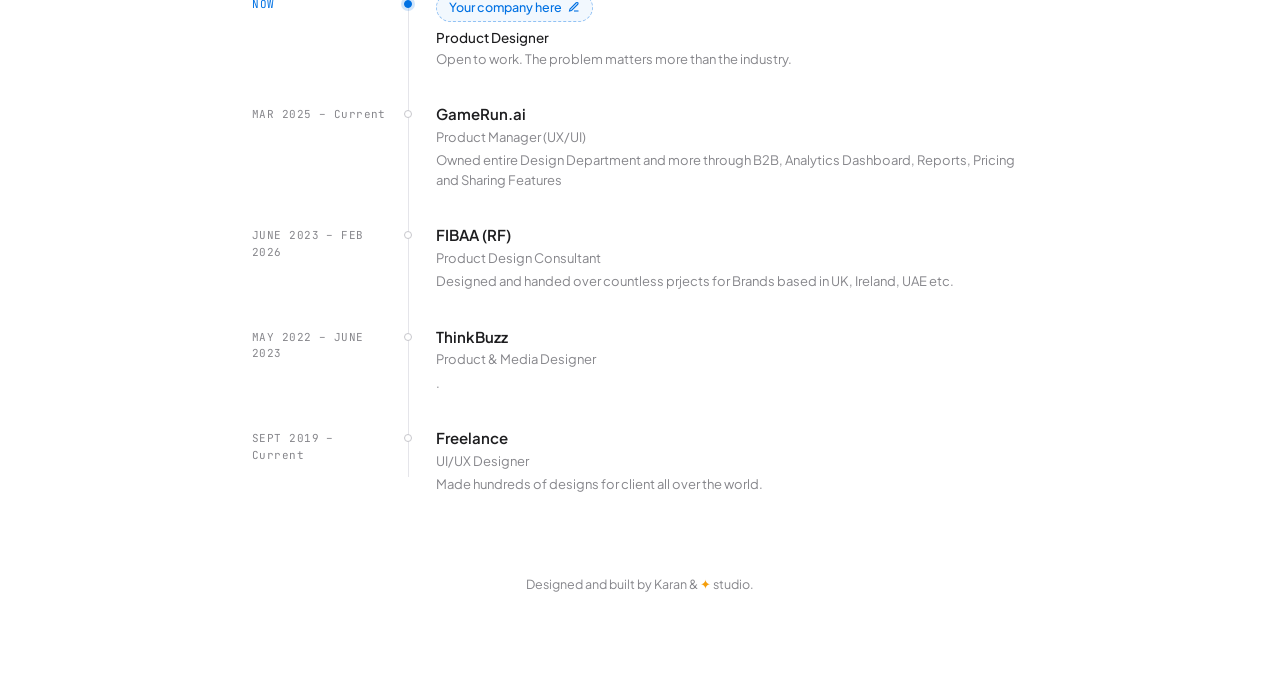
==== commit 5e70c2e9: "Update index.html" ====
--- a/index.html
+++ b/index.html
@@ -79,7 +79,7 @@
            <!-- Card 3: Runable AI -->
       <a href="streak.html" class="case-card">
         <div class="card-thumb">
-          <img src="assets/IMG_20260916_230524.jpg(1).jpeg" alt="New Reports Case Study" class="card-img" />
+          <img src="assets/moneythumb.jpeg" alt="New Reports Case Study" class="card-img" />
         </div>
         <div class="case-flyout">
           <h3 class="flyout-h">Gamifying Finance</h3>
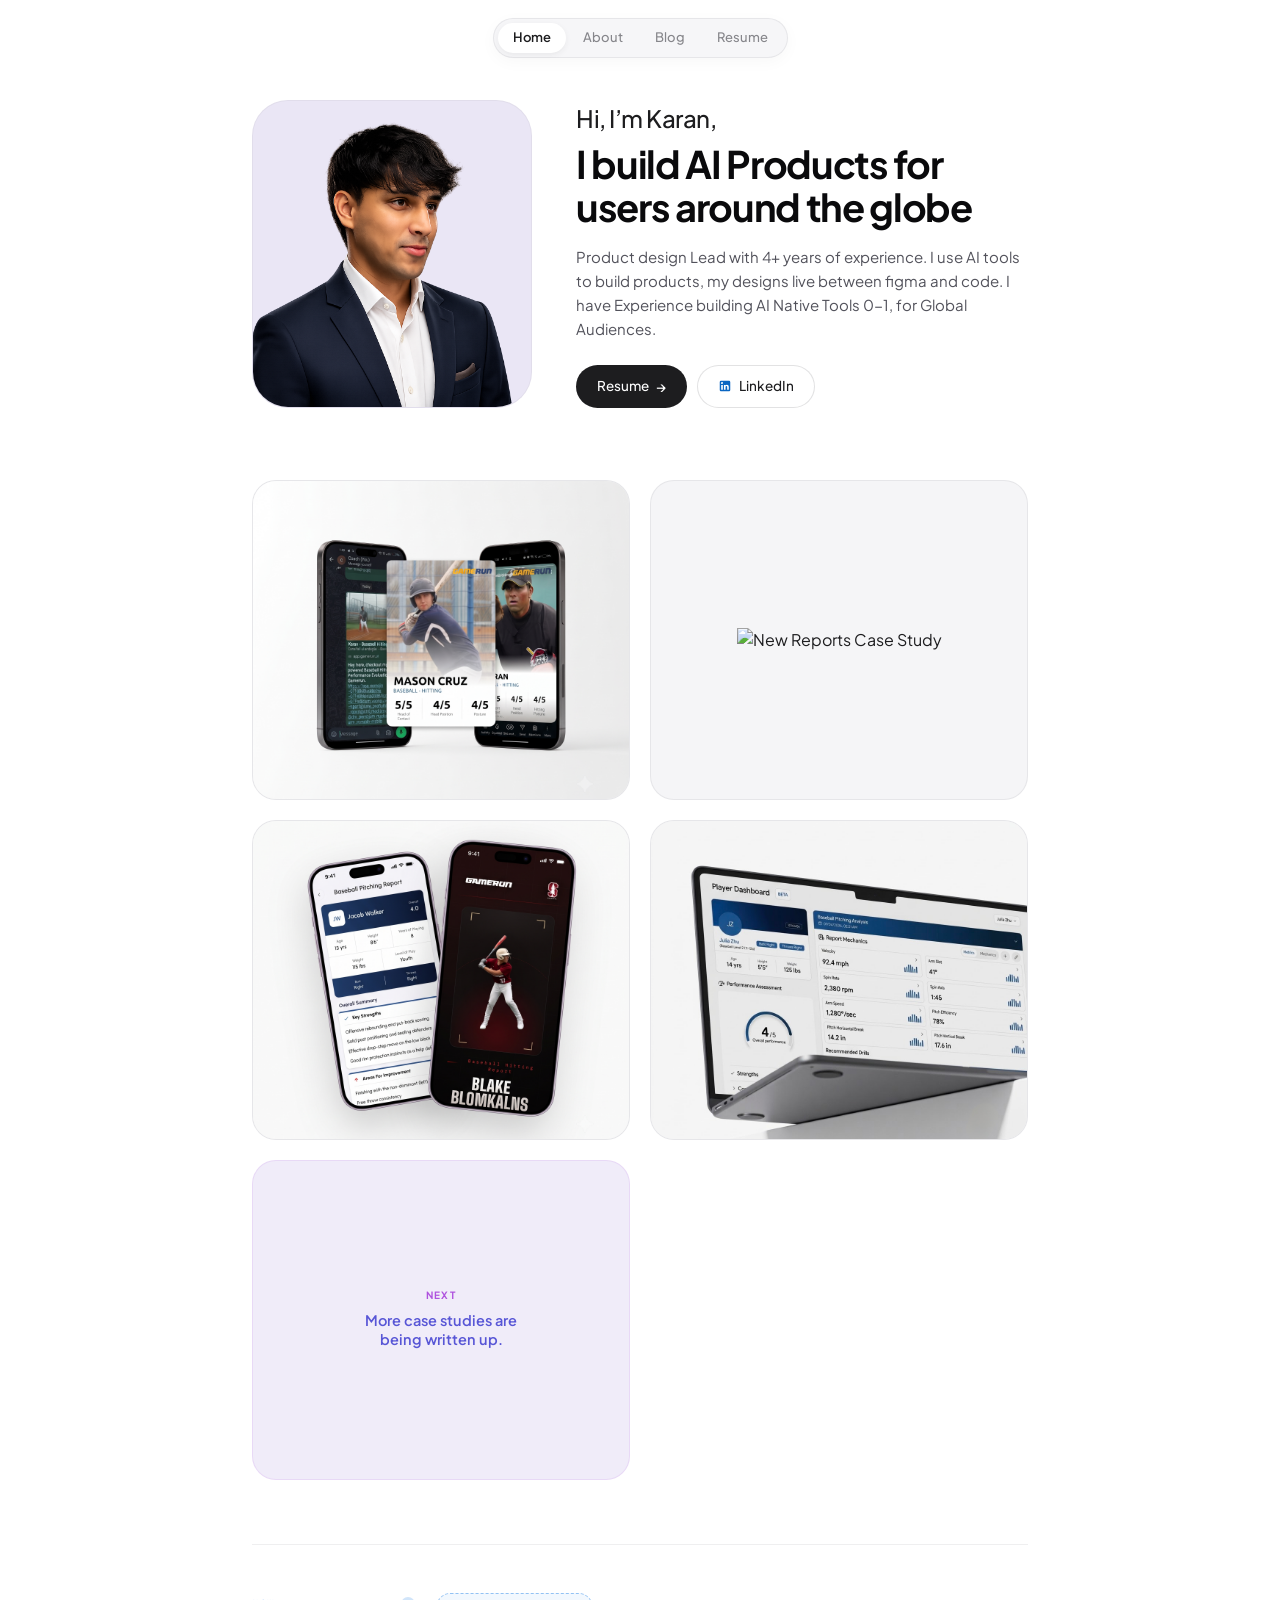
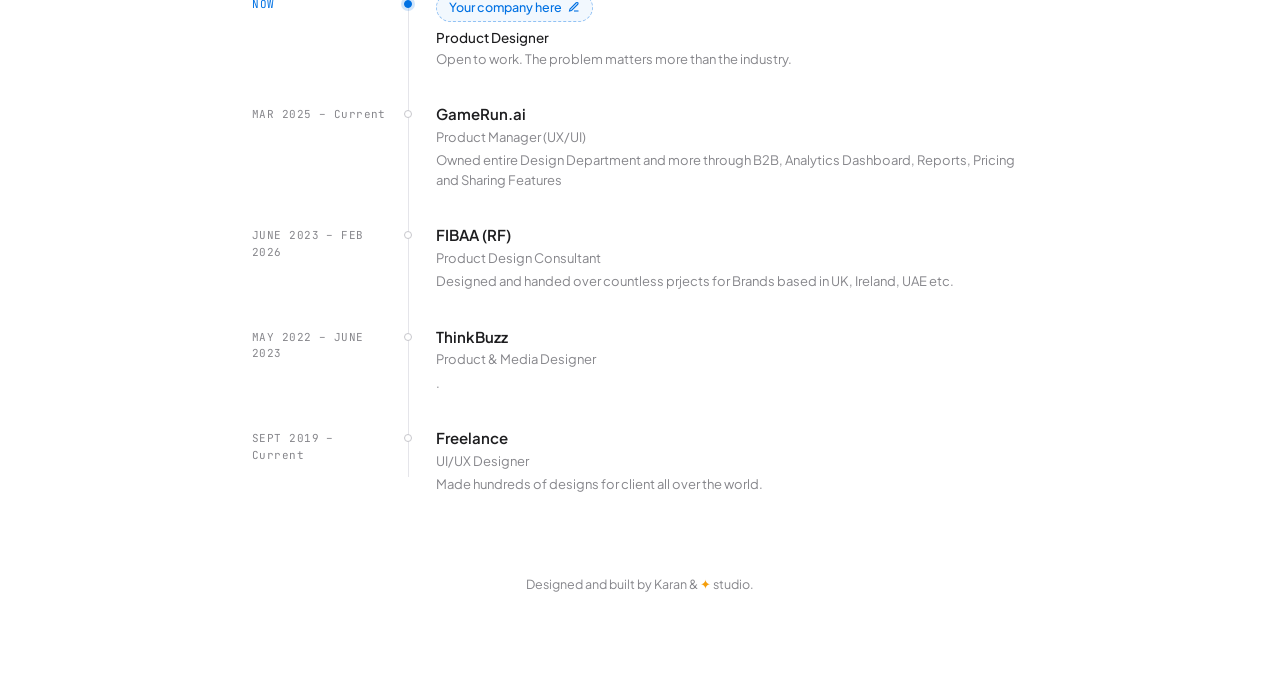
==== commit 6c5155fe: "Update index.html" ====
--- a/index.html
+++ b/index.html
@@ -77,9 +77,9 @@
       </a>
 
            <!-- Card 3: Runable AI -->
-      <a href="streak.html" class="case-card">
-        <div class="card-thumb">
-          <img src="assets/moneythumb.jpeg" alt="New Reports Case Study" class="card-img" />
+      <a href="streaks.html" class="case-card">
+        <div class="card-thumb">
+          <img src="assets/moneygg.jpeg" alt="New Reports Case Study" class="card-img" />
         </div>
         <div class="case-flyout">
           <h3 class="flyout-h">Gamifying Finance</h3>
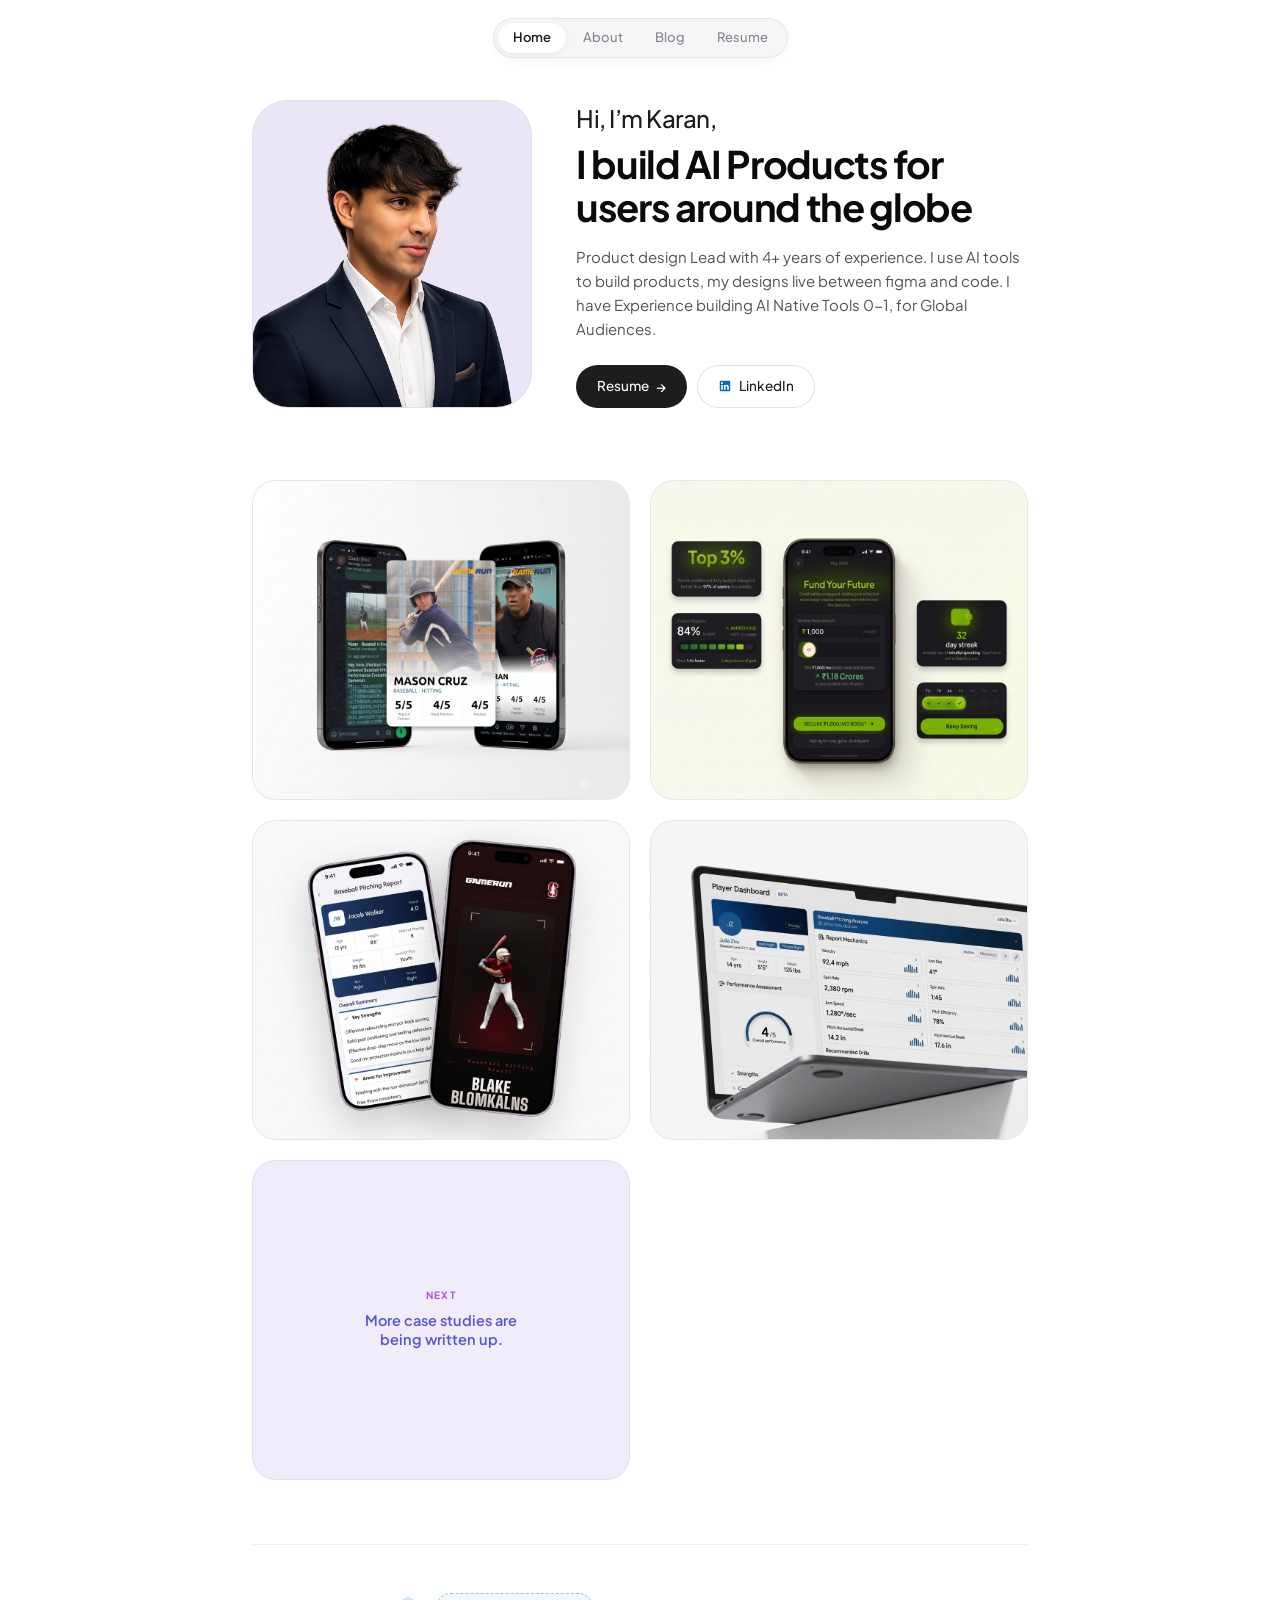
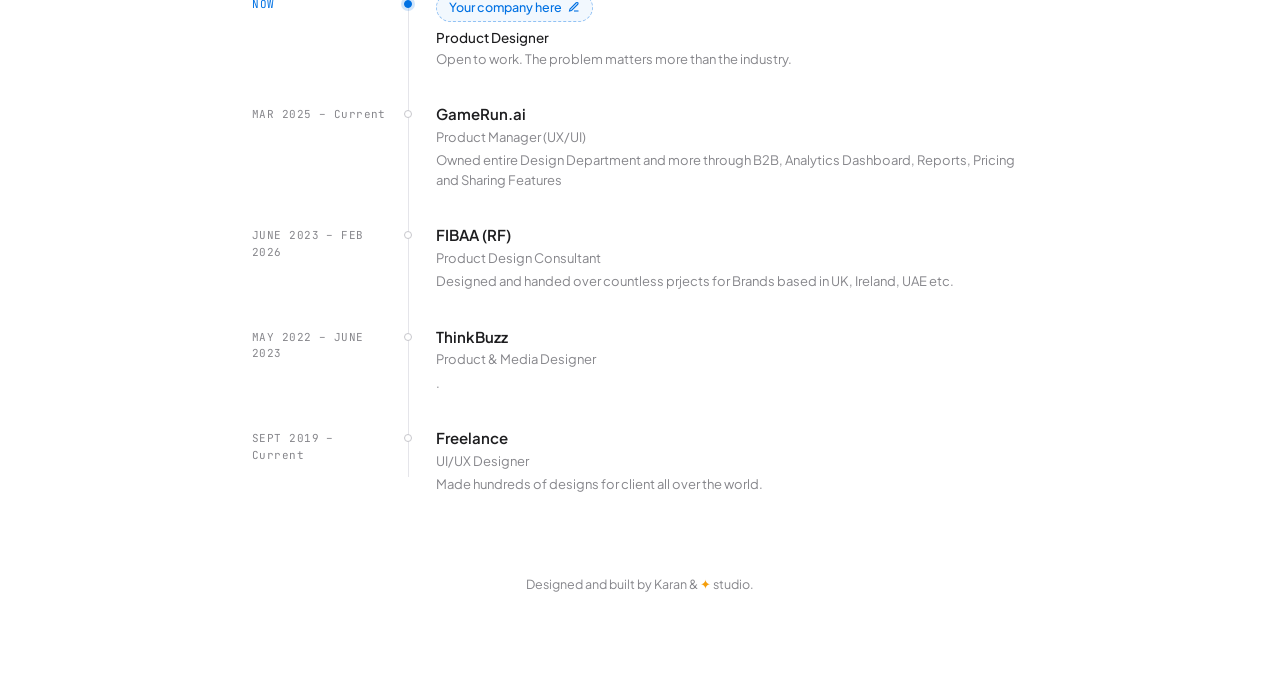
==== commit f7f01b40: "Update index.html" ====
--- a/index.html
+++ b/index.html
@@ -79,7 +79,7 @@
            <!-- Card 3: Runable AI -->
       <a href="streaks.html" class="case-card">
         <div class="card-thumb">
-          <img src="assets/moneygg.jpeg" alt="New Reports Case Study" class="card-img" />
+          <img src="assets/moneygg.png" alt="New Reports Case Study" class="card-img" />
         </div>
         <div class="case-flyout">
           <h3 class="flyout-h">Gamifying Finance</h3>
